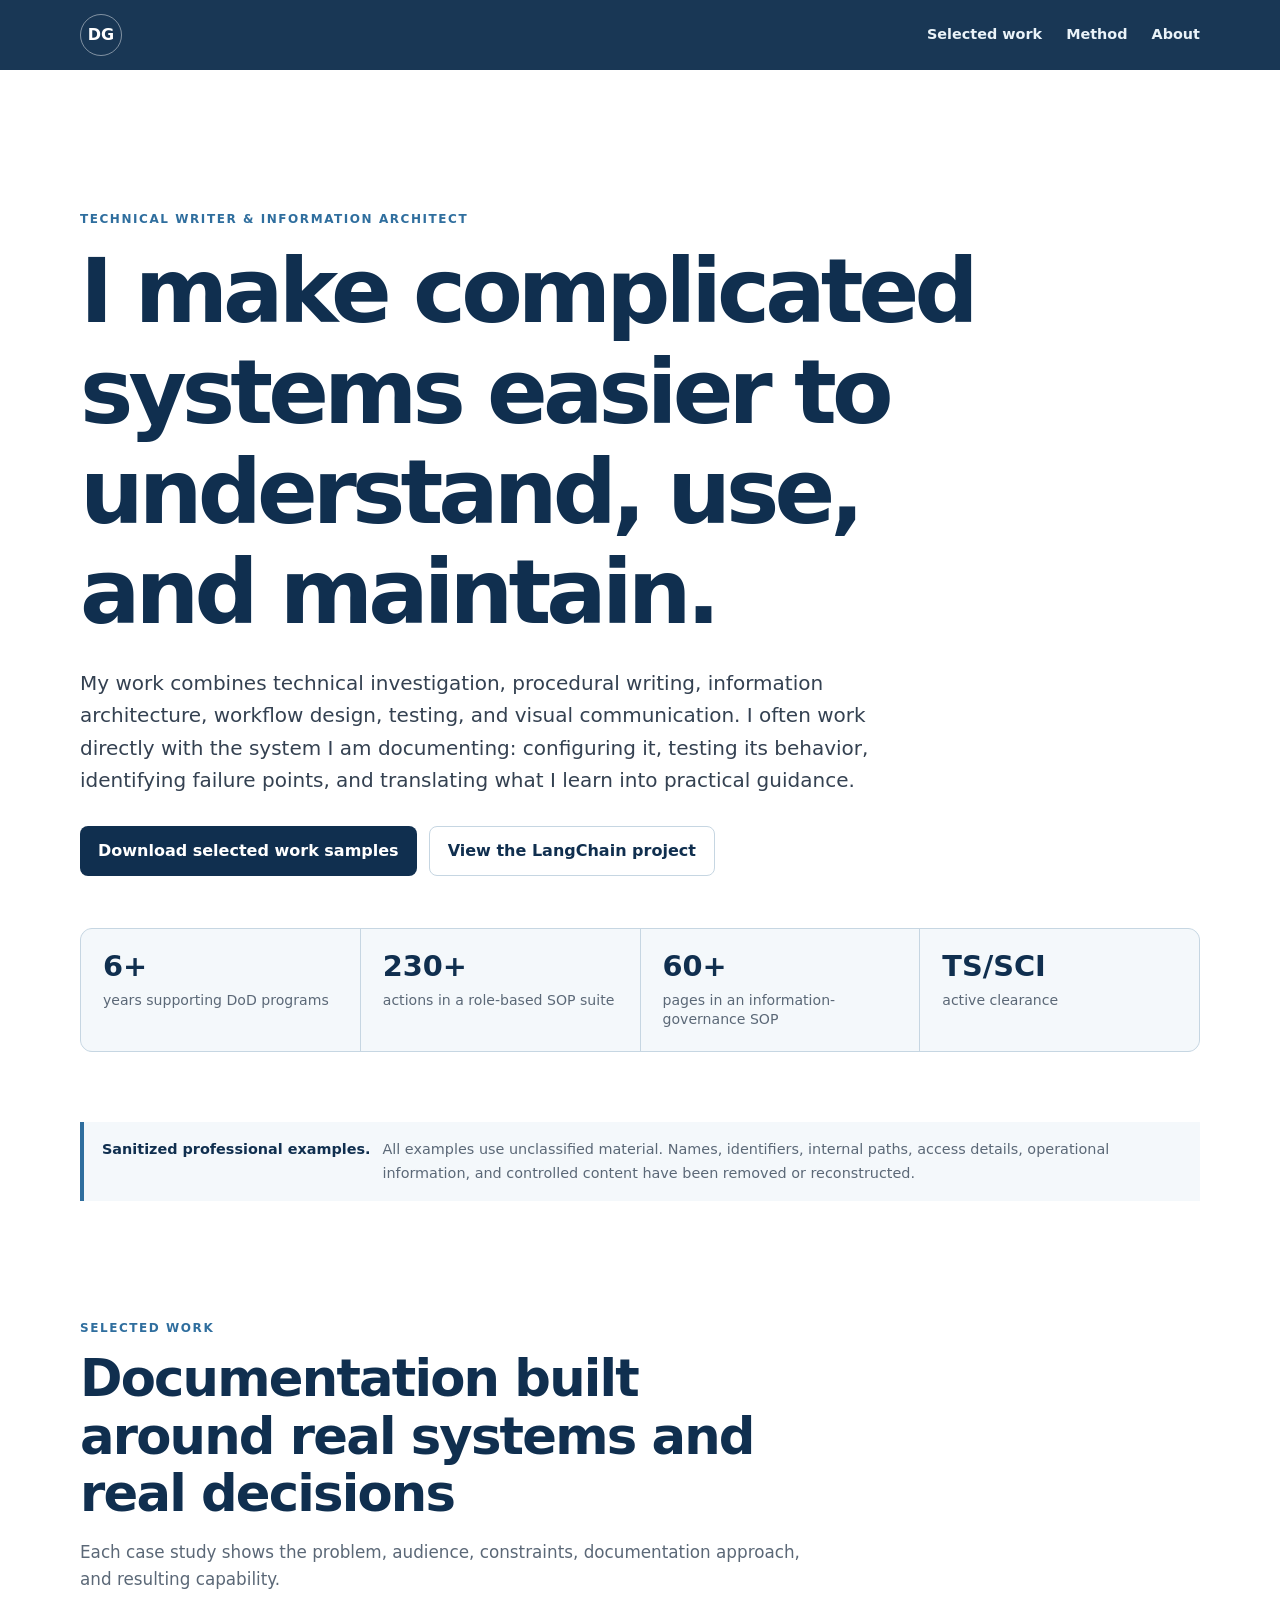
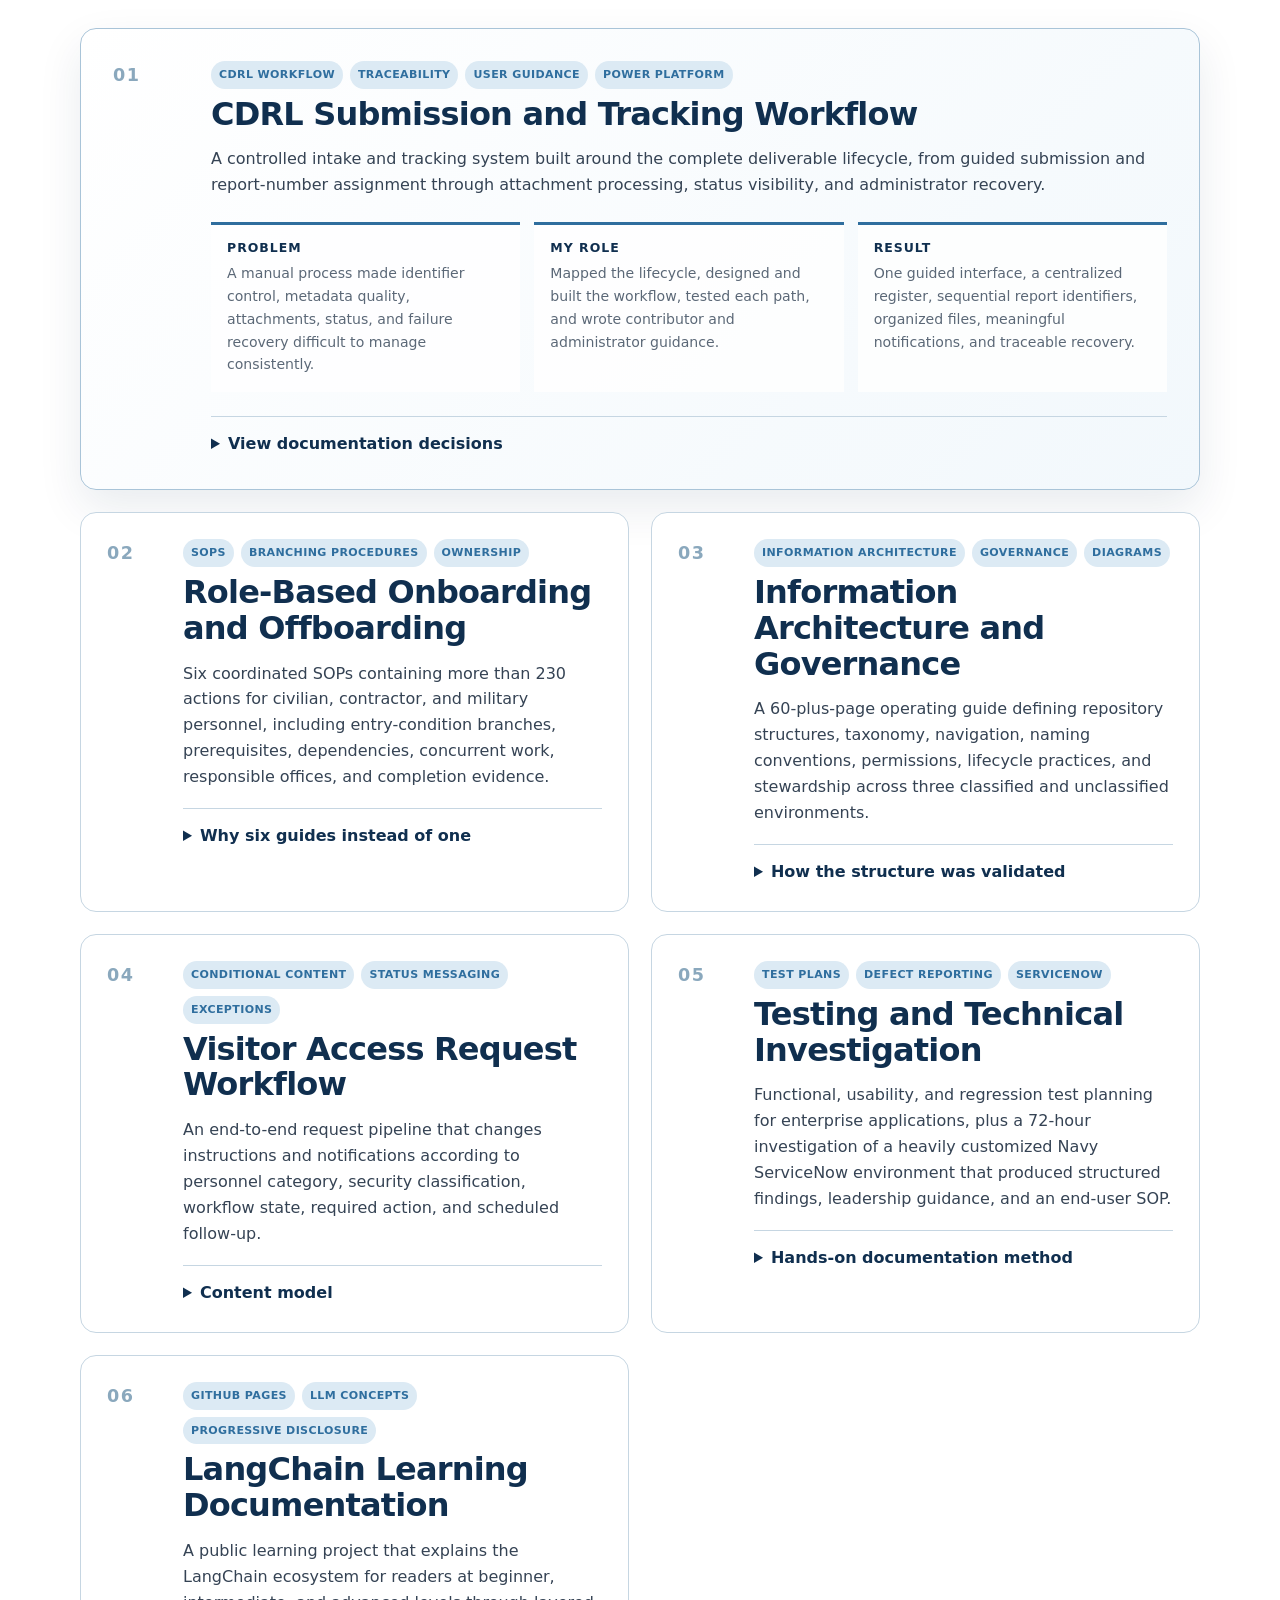
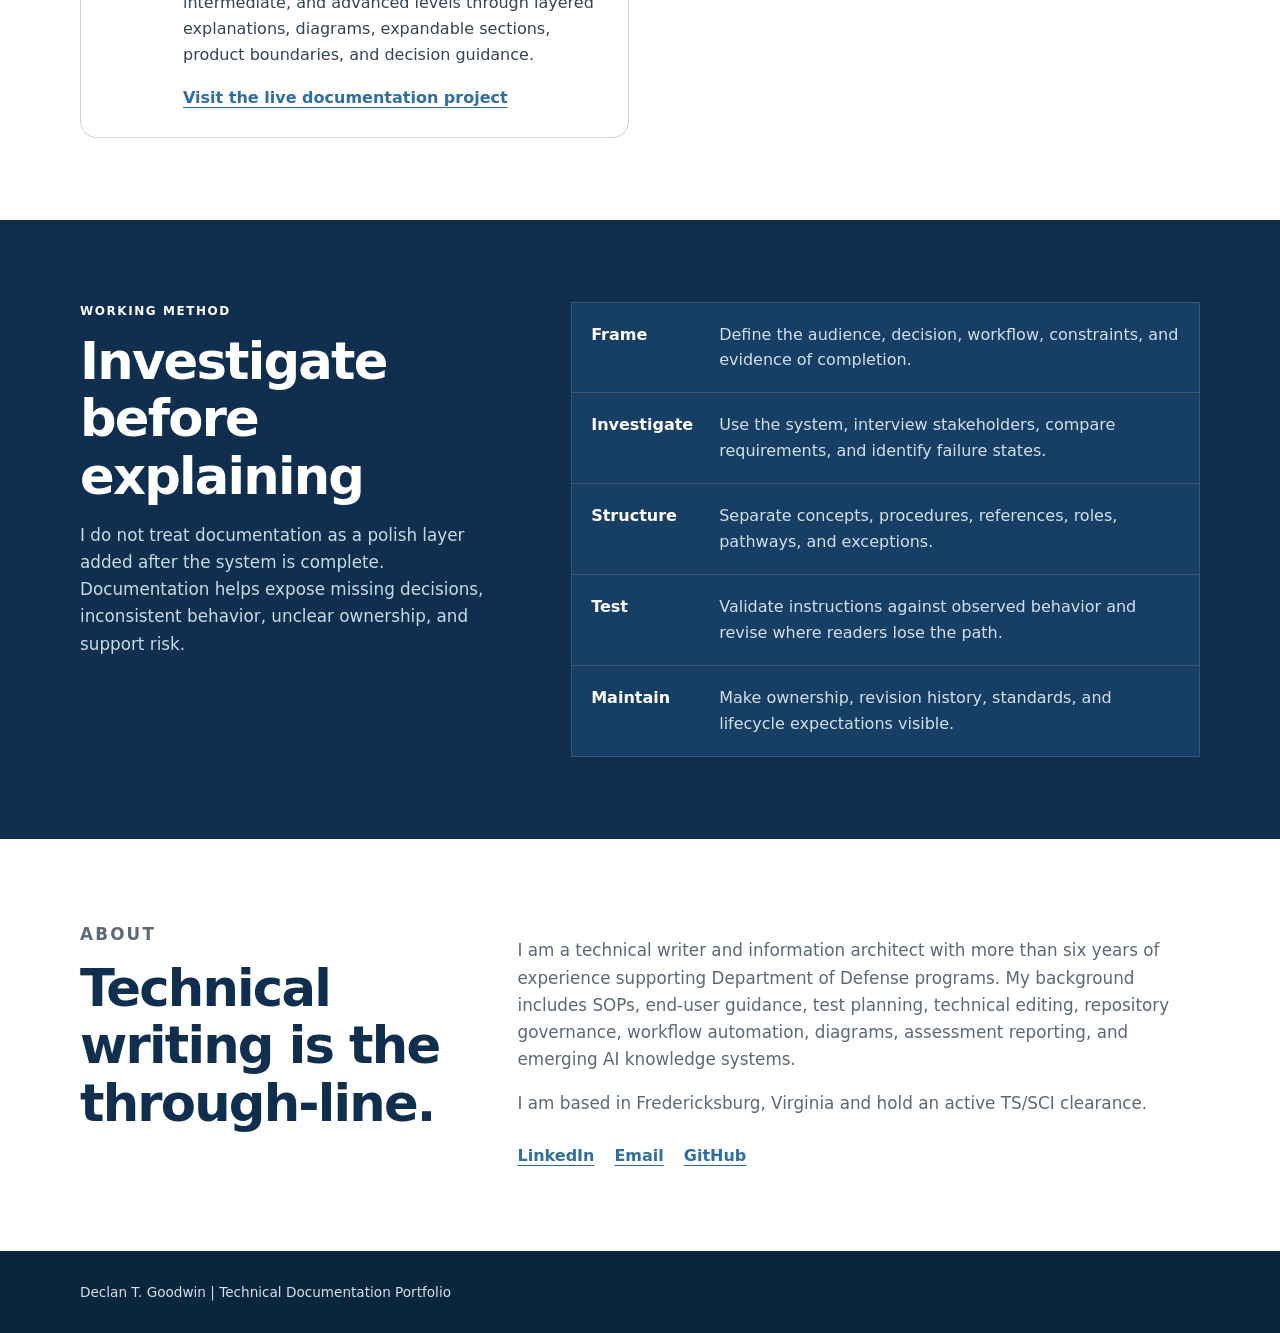
==== index.html @ 4be232dc "Build public technical documentation portfolio" ====
<!doctype html>
<html lang="en">
<head>
  <meta charset="utf-8">
  <meta name="viewport" content="width=device-width, initial-scale=1">
  <meta name="description" content="Declan Goodwin's selected technical documentation, workflow, testing, and information architecture case studies.">
  <title>Declan Goodwin | Technical Documentation Portfolio</title>
  <link rel="stylesheet" href="styles.css">
</head>
<body>
  <header class="site-header">
    <a class="brand" href="#top" aria-label="Return to top">DG</a>
    <nav aria-label="Primary navigation">
      <a href="#work">Selected work</a>
      <a href="#method">Method</a>
      <a href="#about">About</a>
    </nav>
  </header>

  <main id="top">
    <section class="hero shell">
      <p class="eyebrow">Technical writer &amp; information architect</p>
      <h1>I make complicated systems easier to understand, use, and maintain.</h1>
      <p class="lede">My work combines technical investigation, procedural writing, information architecture, workflow design, testing, and visual communication. I often work directly with the system I am documenting: configuring it, testing its behavior, identifying failure points, and translating what I learn into practical guidance.</p>
      <div class="actions">
        <a class="button primary" href="Goodwin_Declan_Corsair_Technical_Documentation_Portfolio.pdf">Download selected work samples</a>
        <a class="button secondary" href="https://declan-goodwin.github.io/-Dgoodwin-Learning-Chain-Gang/whats-langchain">View the LangChain project</a>
      </div>
      <div class="hero-facts" aria-label="Portfolio summary">
        <div><strong>6+</strong><span>years supporting DoD programs</span></div>
        <div><strong>230+</strong><span>actions in a role-based SOP suite</span></div>
        <div><strong>60+</strong><span>pages in an information-governance SOP</span></div>
        <div><strong>TS/SCI</strong><span>active clearance</span></div>
      </div>
    </section>

    <section class="security-note shell" aria-label="Sanitization statement">
      <strong>Sanitized professional examples.</strong>
      <span>All examples use unclassified material. Names, identifiers, internal paths, access details, operational information, and controlled content have been removed or reconstructed.</span>
    </section>

    <section id="work" class="section shell">
      <div class="section-heading">
        <p class="eyebrow">Selected work</p>
        <h2>Documentation built around real systems and real decisions</h2>
        <p>Each case study shows the problem, audience, constraints, documentation approach, and resulting capability.</p>
      </div>

      <article class="case-study featured">
        <div class="case-number">01</div>
        <div class="case-copy">
          <div class="tags"><span>CDRL workflow</span><span>Traceability</span><span>User guidance</span><span>Power Platform</span></div>
          <h3>CDRL Submission and Tracking Workflow</h3>
          <p class="case-summary">A controlled intake and tracking system built around the complete deliverable lifecycle, from guided submission and report-number assignment through attachment processing, status visibility, and administrator recovery.</p>
          <div class="case-grid">
            <div><h4>Problem</h4><p>A manual process made identifier control, metadata quality, attachments, status, and failure recovery difficult to manage consistently.</p></div>
            <div><h4>My role</h4><p>Mapped the lifecycle, designed and built the workflow, tested each path, and wrote contributor and administrator guidance.</p></div>
            <div><h4>Result</h4><p>One guided interface, a centralized register, sequential report identifiers, organized files, meaningful notifications, and traceable recovery.</p></div>
          </div>
          <details>
            <summary>View documentation decisions</summary>
            <ul>
              <li>Identify the transaction and current state in every message.</li>
              <li>Tell users what happened and whether they must correct, verify, wait, or resubmit.</li>
              <li>Give administrators the failure point and concrete recovery steps.</li>
              <li>Preserve valid work instead of forcing an unnecessary restart.</li>
            </ul>
          </details>
        </div>
      </article>

      <div class="case-list">
        <article class="case-study">
          <div class="case-number">02</div>
          <div class="case-copy">
            <div class="tags"><span>SOPs</span><span>Branching procedures</span><span>Ownership</span></div>
            <h3>Role-Based Onboarding and Offboarding</h3>
            <p class="case-summary">Six coordinated SOPs containing more than 230 actions for civilian, contractor, and military personnel, including entry-condition branches, prerequisites, dependencies, concurrent work, responsible offices, and completion evidence.</p>
            <details><summary>Why six guides instead of one</summary><p>A universal SOP would have forced each reader to interpret irrelevant conditions. Separating personnel categories and process direction created shorter accurate paths while preserving shared structure and terminology. The suite was selected for division-wide adoption.</p></details>
          </div>
        </article>

        <article class="case-study">
          <div class="case-number">03</div>
          <div class="case-copy">
            <div class="tags"><span>Information architecture</span><span>Governance</span><span>Diagrams</span></div>
            <h3>Information Architecture and Governance</h3>
            <p class="case-summary">A 60-plus-page operating guide defining repository structures, taxonomy, navigation, naming conventions, permissions, lifecycle practices, and stewardship across three classified and unclassified environments.</p>
            <details><summary>How the structure was validated</summary><p>Branch representatives navigated the proposed architecture using their current content, challenged labels and pathways, and identified missing structures. The resulting SOP was supplemented with diagrams, one-page graphics, and quick-reference guidance.</p></details>
          </div>
        </article>

        <article class="case-study">
          <div class="case-number">04</div>
          <div class="case-copy">
            <div class="tags"><span>Conditional content</span><span>Status messaging</span><span>Exceptions</span></div>
            <h3>Visitor Access Request Workflow</h3>
            <p class="case-summary">An end-to-end request pipeline that changes instructions and notifications according to personnel category, security classification, workflow state, required action, and scheduled follow-up.</p>
            <details><summary>Content model</summary><p>Each message identifies the request, names the current state, explains what changed, and tells the reader whether action is required. Administrator alerts include the affected step and recovery guidance.</p></details>
          </div>
        </article>

        <article class="case-study">
          <div class="case-number">05</div>
          <div class="case-copy">
            <div class="tags"><span>Test plans</span><span>Defect reporting</span><span>ServiceNow</span></div>
            <h3>Testing and Technical Investigation</h3>
            <p class="case-summary">Functional, usability, and regression test planning for enterprise applications, plus a 72-hour investigation of a heavily customized Navy ServiceNow environment that produced structured findings, leadership guidance, and an end-user SOP.</p>
            <details><summary>Hands-on documentation method</summary><p>Use the system, reproduce the workflow, capture expected and observed behavior, reconcile technical and stakeholder explanations, document the real boundaries, and revise the guidance against tested results.</p></details>
          </div>
        </article>

        <article class="case-study">
          <div class="case-number">06</div>
          <div class="case-copy">
            <div class="tags"><span>GitHub Pages</span><span>LLM concepts</span><span>Progressive disclosure</span></div>
            <h3>LangChain Learning Documentation</h3>
            <p class="case-summary">A public learning project that explains the LangChain ecosystem for readers at beginner, intermediate, and advanced levels through layered explanations, diagrams, expandable sections, product boundaries, and decision guidance.</p>
            <a class="text-link" href="https://declan-goodwin.github.io/-Dgoodwin-Learning-Chain-Gang/whats-langchain">Visit the live documentation project</a>
          </div>
        </article>
      </div>
    </section>

    <section id="method" class="section method-section">
      <div class="shell method-grid">
        <div class="section-heading">
          <p class="eyebrow">Working method</p>
          <h2>Investigate before explaining</h2>
          <p>I do not treat documentation as a polish layer added after the system is complete. Documentation helps expose missing decisions, inconsistent behavior, unclear ownership, and support risk.</p>
        </div>
        <ol class="method-list">
          <li><strong>Frame</strong><span>Define the audience, decision, workflow, constraints, and evidence of completion.</span></li>
          <li><strong>Investigate</strong><span>Use the system, interview stakeholders, compare requirements, and identify failure states.</span></li>
          <li><strong>Structure</strong><span>Separate concepts, procedures, references, roles, pathways, and exceptions.</span></li>
          <li><strong>Test</strong><span>Validate instructions against observed behavior and revise where readers lose the path.</span></li>
          <li><strong>Maintain</strong><span>Make ownership, revision history, standards, and lifecycle expectations visible.</span></li>
        </ol>
      </div>
    </section>

    <section id="about" class="section shell about-grid">
      <div>
        <p class="eyebrow">About</p>
        <h2>Technical writing is the through-line.</h2>
      </div>
      <div>
        <p>I am a technical writer and information architect with more than six years of experience supporting Department of Defense programs. My background includes SOPs, end-user guidance, test planning, technical editing, repository governance, workflow automation, diagrams, assessment reporting, and emerging AI knowledge systems.</p>
        <p>I am based in Fredericksburg, Virginia and hold an active TS/SCI clearance.</p>
        <div class="contact-links">
          <a href="https://www.linkedin.com/in/declan-goodwin/">LinkedIn</a>
          <a href="mailto:Declan.goodwin1252@gmail.com">Email</a>
          <a href="https://github.com/Declan-Goodwin">GitHub</a>
        </div>
      </div>
    </section>
  </main>

  <footer>
    <div class="shell">Declan T. Goodwin | Technical Documentation Portfolio</div>
  </footer>
</body>
</html>
---- styles.css ----
:root {
  --navy: #102f4f;
  --blue: #2f6e9e;
  --sky: #dceaf4;
  --pale: #f4f8fb;
  --ink: #18212c;
  --muted: #5b6877;
  --line: #c6d6e2;
  --white: #ffffff;
  --shadow: 0 18px 45px rgba(16, 47, 79, 0.09);
}

* { box-sizing: border-box; }
html { scroll-behavior: smooth; }
body {
  margin: 0;
  font-family: Inter, ui-sans-serif, system-ui, -apple-system, BlinkMacSystemFont, "Segoe UI", sans-serif;
  color: var(--ink);
  background: var(--white);
  line-height: 1.62;
}

a { color: inherit; }
.shell { width: min(1120px, calc(100% - 42px)); margin-inline: auto; }
.site-header {
  position: sticky;
  top: 0;
  z-index: 10;
  display: flex;
  align-items: center;
  justify-content: space-between;
  padding: 14px max(21px, calc((100vw - 1120px) / 2));
  color: var(--white);
  background: rgba(16, 47, 79, 0.96);
  backdrop-filter: blur(12px);
}
.brand {
  display: grid;
  width: 42px;
  height: 42px;
  place-items: center;
  border: 1px solid rgba(255,255,255,.45);
  border-radius: 50%;
  font-weight: 800;
  text-decoration: none;
}
nav { display: flex; gap: 24px; }
nav a { color: #eaf3f9; font-size: .9rem; font-weight: 650; text-decoration: none; }
nav a:hover, nav a:focus { color: var(--white); text-decoration: underline; text-underline-offset: 5px; }

.hero { padding-block: clamp(76px, 11vw, 140px) 70px; }
.eyebrow { margin: 0 0 12px; color: var(--blue); font-size: .75rem; font-weight: 800; letter-spacing: .13em; text-transform: uppercase; }
h1, h2, h3, h4 { color: var(--navy); line-height: 1.12; }
h1 { max-width: 900px; margin: 0; font-size: clamp(2.7rem, 7vw, 5.9rem); letter-spacing: -.055em; }
h2 { margin: 0 0 14px; font-size: clamp(2rem, 4vw, 3.35rem); letter-spacing: -.035em; }
h3 { margin: 8px 0 14px; font-size: clamp(1.45rem, 2.5vw, 2.25rem); letter-spacing: -.025em; }
h4 { margin: 0 0 7px; font-size: .78rem; letter-spacing: .08em; text-transform: uppercase; }
.lede { max-width: 850px; margin: 24px 0 0; color: #344151; font-size: clamp(1.05rem, 2vw, 1.25rem); }
.actions { display: flex; flex-wrap: wrap; gap: 12px; margin-top: 30px; }
.button { display: inline-flex; align-items: center; min-height: 48px; padding: 11px 18px; border-radius: 8px; font-weight: 750; text-decoration: none; }
.button.primary { color: var(--white); background: var(--navy); }
.button.primary:hover { background: var(--blue); }
.button.secondary { color: var(--navy); border: 1px solid var(--line); background: var(--white); }
.button.secondary:hover { border-color: var(--blue); background: var(--pale); }
.hero-facts { display: grid; grid-template-columns: repeat(4, 1fr); gap: 1px; margin-top: 52px; overflow: hidden; border: 1px solid var(--line); border-radius: 12px; background: var(--line); }
.hero-facts div { min-height: 122px; padding: 22px; background: var(--pale); }
.hero-facts strong { display: block; color: var(--navy); font-size: 1.8rem; line-height: 1.1; }
.hero-facts span { display: block; margin-top: 8px; color: var(--muted); font-size: .88rem; line-height: 1.35; }

.security-note { display: flex; gap: 12px; align-items: baseline; margin-bottom: 36px; padding: 16px 18px; border-left: 4px solid var(--blue); background: var(--pale); color: var(--muted); font-size: .9rem; }
.security-note strong { color: var(--navy); white-space: nowrap; }
.section { padding-block: 82px; }
.section-heading { max-width: 720px; margin-bottom: 34px; }
.section-heading > p:last-child { color: var(--muted); font-size: 1.05rem; }

.case-study { position: relative; display: grid; grid-template-columns: 74px 1fr; gap: 24px; padding: 32px; border: 1px solid var(--line); border-radius: 16px; background: var(--white); box-shadow: var(--shadow); }
.case-study.featured { margin-bottom: 22px; border-color: #a9c4d8; background: linear-gradient(135deg, #fff 0%, #f2f8fc 100%); }
.case-list { display: grid; grid-template-columns: 1fr 1fr; gap: 22px; }
.case-list .case-study { grid-template-columns: 52px 1fr; padding: 26px; box-shadow: none; }
.case-number { color: #8aa8bd; font-size: 1.1rem; font-weight: 850; letter-spacing: .08em; }
.tags { display: flex; flex-wrap: wrap; gap: 7px; }
.tags span { padding: 5px 8px; border-radius: 999px; color: var(--blue); background: var(--sky); font-size: .69rem; font-weight: 750; letter-spacing: .035em; text-transform: uppercase; }
.case-summary { margin: 0; color: #354354; }
.case-grid { display: grid; grid-template-columns: repeat(3, 1fr); gap: 14px; margin: 24px 0; }
.case-grid > div { padding: 16px; border-top: 3px solid var(--blue); background: rgba(255,255,255,.82); }
.case-grid p { margin: 0; color: var(--muted); font-size: .88rem; }
details { margin-top: 18px; border-top: 1px solid var(--line); }
summary { padding-top: 14px; color: var(--navy); font-weight: 750; cursor: pointer; }
details p, details ul { color: var(--muted); font-size: .9rem; }
.text-link { display: inline-block; margin-top: 17px; color: var(--blue); font-weight: 750; text-underline-offset: 4px; }

.method-section { color: var(--white); background: var(--navy); }
.method-section h2, .method-section .eyebrow { color: var(--white); }
.method-section .section-heading > p:last-child { color: #cad9e5; }
.method-grid { display: grid; grid-template-columns: .8fr 1.2fr; gap: 72px; align-items: start; }
.method-list { display: grid; gap: 1px; margin: 0; padding: 1px; list-style: none; background: rgba(255,255,255,.18); }
.method-list li { display: grid; grid-template-columns: 110px 1fr; gap: 18px; padding: 19px; background: #173f66; }
.method-list strong { color: var(--white); }
.method-list span { color: #d3e0ea; }

.about-grid { display: grid; grid-template-columns: .7fr 1.3fr; gap: 70px; }
.about-grid p { color: var(--muted); font-size: 1.05rem; }
.contact-links { display: flex; flex-wrap: wrap; gap: 20px; margin-top: 26px; }
.contact-links a { color: var(--blue); font-weight: 750; text-underline-offset: 4px; }
footer { padding-block: 30px; color: #d5e1ea; background: #0b253e; font-size: .85rem; }

@media (max-width: 820px) {
  .hero-facts { grid-template-columns: 1fr 1fr; }
  .case-list { grid-template-columns: 1fr; }
  .case-grid { grid-template-columns: 1fr; }
  .method-grid, .about-grid { grid-template-columns: 1fr; gap: 24px; }
}

@media (max-width: 560px) {
  nav { gap: 12px; }
  nav a { font-size: .78rem; }
  .hero-facts { grid-template-columns: 1fr; }
  .security-note { align-items: flex-start; flex-direction: column; }
  .case-study, .case-list .case-study { grid-template-columns: 1fr; padding: 22px; }
  .method-list li { grid-template-columns: 1fr; gap: 5px; }
}

@media print {
  .site-header, .actions { display: none; }
  .hero { padding-top: 24px; }
  .case-study { break-inside: avoid; box-shadow: none; }
}
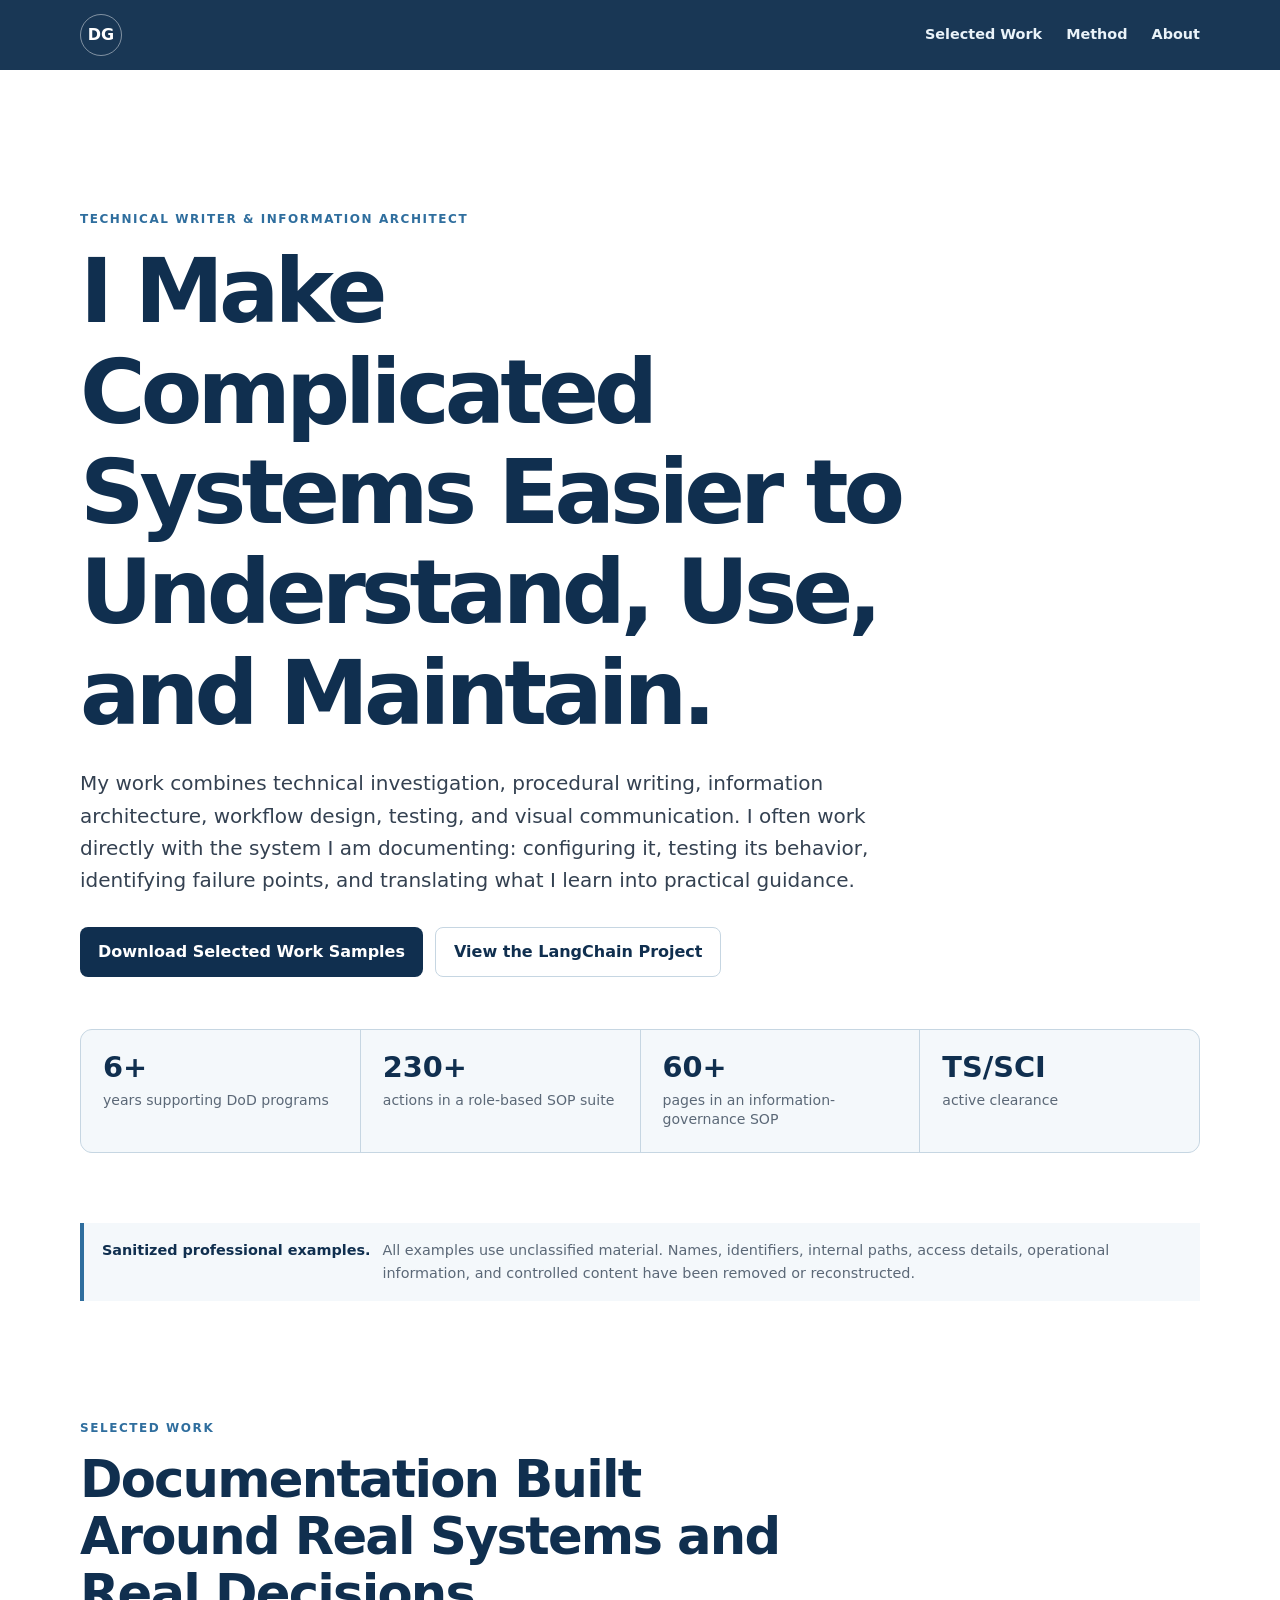
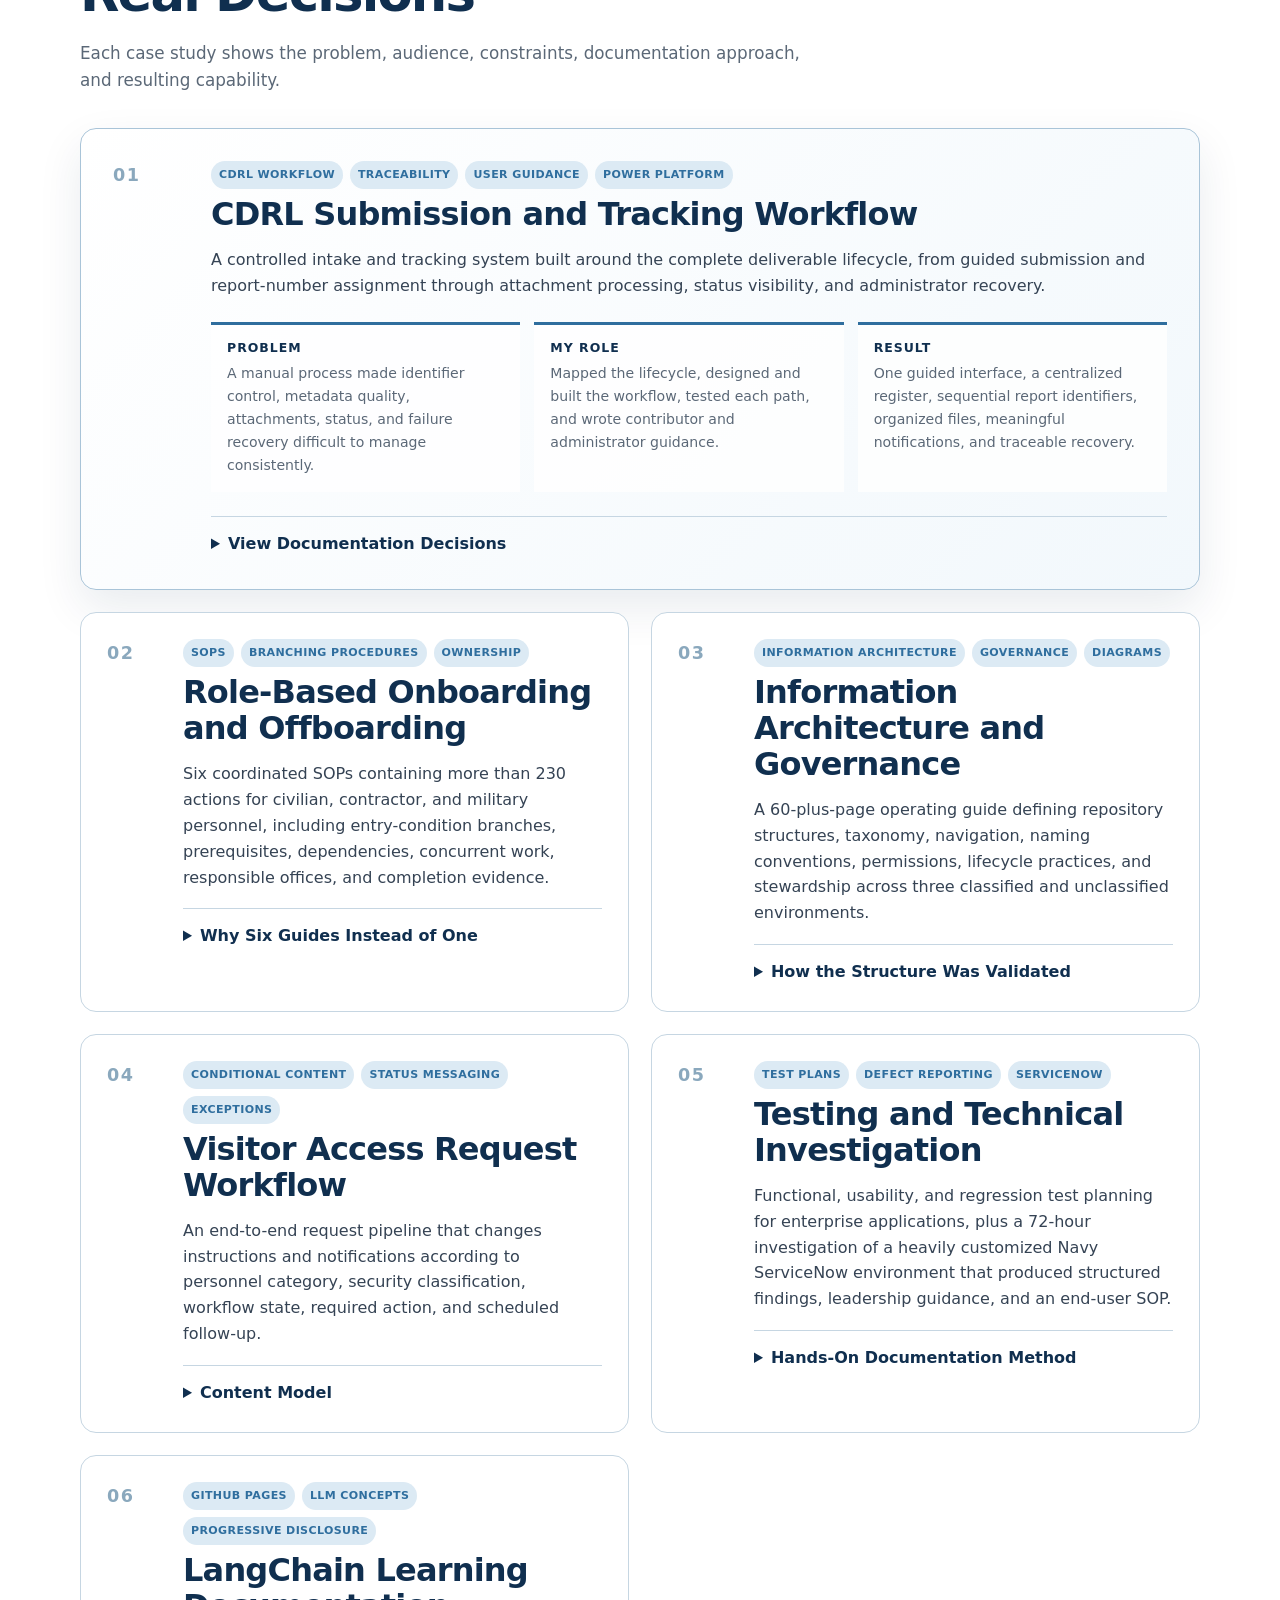
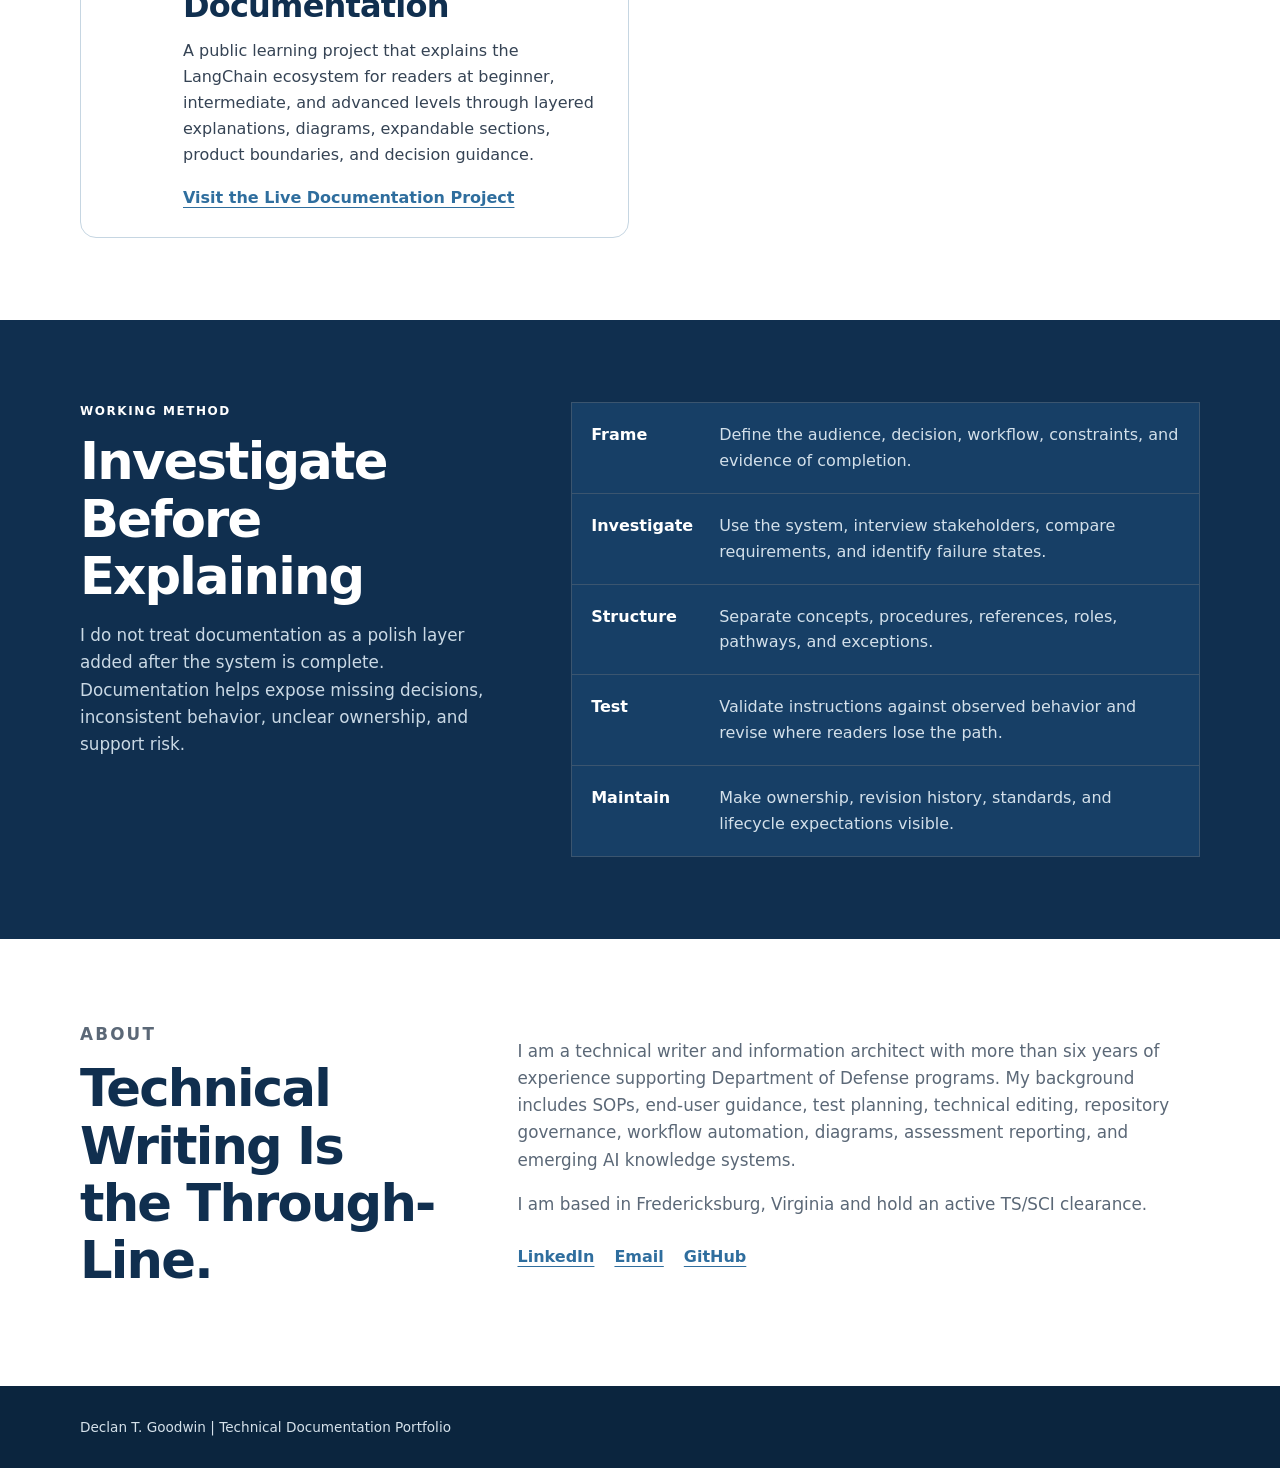
==== commit dce5c84d: "Fix portfolio card alignment and heading hierarchy" ====
--- a/index.html
+++ b/index.html
@@ -11,7 +11,7 @@
   <header class="site-header">
     <a class="brand" href="#top" aria-label="Return to top">DG</a>
     <nav aria-label="Primary navigation">
-      <a href="#work">Selected work</a>
+      <a href="#work">Selected Work</a>
       <a href="#method">Method</a>
       <a href="#about">About</a>
     </nav>
@@ -19,12 +19,12 @@
 
   <main id="top">
     <section class="hero shell">
-      <p class="eyebrow">Technical writer &amp; information architect</p>
-      <h1>I make complicated systems easier to understand, use, and maintain.</h1>
+      <p class="eyebrow">Technical Writer &amp; Information Architect</p>
+      <h1>I Make Complicated Systems Easier to Understand, Use, and Maintain.</h1>
       <p class="lede">My work combines technical investigation, procedural writing, information architecture, workflow design, testing, and visual communication. I often work directly with the system I am documenting: configuring it, testing its behavior, identifying failure points, and translating what I learn into practical guidance.</p>
       <div class="actions">
-        <a class="button primary" href="Goodwin_Declan_Corsair_Technical_Documentation_Portfolio.pdf">Download selected work samples</a>
-        <a class="button secondary" href="https://declan-goodwin.github.io/-Dgoodwin-Learning-Chain-Gang/whats-langchain">View the LangChain project</a>
+        <a class="button primary" href="Goodwin_Declan_Corsair_Technical_Documentation_Portfolio.pdf">Download Selected Work Samples</a>
+        <a class="button secondary" href="https://declan-goodwin.github.io/-Dgoodwin-Learning-Chain-Gang/whats-langchain">View the LangChain Project</a>
       </div>
       <div class="hero-facts" aria-label="Portfolio summary">
         <div><strong>6+</strong><span>years supporting DoD programs</span></div>
@@ -41,8 +41,8 @@
 
     <section id="work" class="section shell">
       <div class="section-heading">
-        <p class="eyebrow">Selected work</p>
-        <h2>Documentation built around real systems and real decisions</h2>
+        <p class="eyebrow">Selected Work</p>
+        <h2>Documentation Built Around Real Systems and Real Decisions</h2>
         <p>Each case study shows the problem, audience, constraints, documentation approach, and resulting capability.</p>
       </div>
 
@@ -54,11 +54,11 @@
           <p class="case-summary">A controlled intake and tracking system built around the complete deliverable lifecycle, from guided submission and report-number assignment through attachment processing, status visibility, and administrator recovery.</p>
           <div class="case-grid">
             <div><h4>Problem</h4><p>A manual process made identifier control, metadata quality, attachments, status, and failure recovery difficult to manage consistently.</p></div>
-            <div><h4>My role</h4><p>Mapped the lifecycle, designed and built the workflow, tested each path, and wrote contributor and administrator guidance.</p></div>
+            <div><h4>My Role</h4><p>Mapped the lifecycle, designed and built the workflow, tested each path, and wrote contributor and administrator guidance.</p></div>
             <div><h4>Result</h4><p>One guided interface, a centralized register, sequential report identifiers, organized files, meaningful notifications, and traceable recovery.</p></div>
           </div>
           <details>
-            <summary>View documentation decisions</summary>
+            <summary>View Documentation Decisions</summary>
             <ul>
               <li>Identify the transaction and current state in every message.</li>
               <li>Tell users what happened and whether they must correct, verify, wait, or resubmit.</li>
@@ -76,7 +76,7 @@
             <div class="tags"><span>SOPs</span><span>Branching procedures</span><span>Ownership</span></div>
             <h3>Role-Based Onboarding and Offboarding</h3>
             <p class="case-summary">Six coordinated SOPs containing more than 230 actions for civilian, contractor, and military personnel, including entry-condition branches, prerequisites, dependencies, concurrent work, responsible offices, and completion evidence.</p>
-            <details><summary>Why six guides instead of one</summary><p>A universal SOP would have forced each reader to interpret irrelevant conditions. Separating personnel categories and process direction created shorter accurate paths while preserving shared structure and terminology. The suite was selected for division-wide adoption.</p></details>
+            <details><summary>Why Six Guides Instead of One</summary><p>A universal SOP would have forced each reader to interpret irrelevant conditions. Separating personnel categories and process direction created shorter accurate paths while preserving shared structure and terminology. The suite was selected for division-wide adoption.</p></details>
           </div>
         </article>
 
@@ -86,7 +86,7 @@
             <div class="tags"><span>Information architecture</span><span>Governance</span><span>Diagrams</span></div>
             <h3>Information Architecture and Governance</h3>
             <p class="case-summary">A 60-plus-page operating guide defining repository structures, taxonomy, navigation, naming conventions, permissions, lifecycle practices, and stewardship across three classified and unclassified environments.</p>
-            <details><summary>How the structure was validated</summary><p>Branch representatives navigated the proposed architecture using their current content, challenged labels and pathways, and identified missing structures. The resulting SOP was supplemented with diagrams, one-page graphics, and quick-reference guidance.</p></details>
+            <details><summary>How the Structure Was Validated</summary><p>Branch representatives navigated the proposed architecture using their current content, challenged labels and pathways, and identified missing structures. The resulting SOP was supplemented with diagrams, one-page graphics, and quick-reference guidance.</p></details>
           </div>
         </article>
 
@@ -96,7 +96,7 @@
             <div class="tags"><span>Conditional content</span><span>Status messaging</span><span>Exceptions</span></div>
             <h3>Visitor Access Request Workflow</h3>
             <p class="case-summary">An end-to-end request pipeline that changes instructions and notifications according to personnel category, security classification, workflow state, required action, and scheduled follow-up.</p>
-            <details><summary>Content model</summary><p>Each message identifies the request, names the current state, explains what changed, and tells the reader whether action is required. Administrator alerts include the affected step and recovery guidance.</p></details>
+            <details><summary>Content Model</summary><p>Each message identifies the request, names the current state, explains what changed, and tells the reader whether action is required. Administrator alerts include the affected step and recovery guidance.</p></details>
           </div>
         </article>
 
@@ -106,7 +106,7 @@
             <div class="tags"><span>Test plans</span><span>Defect reporting</span><span>ServiceNow</span></div>
             <h3>Testing and Technical Investigation</h3>
             <p class="case-summary">Functional, usability, and regression test planning for enterprise applications, plus a 72-hour investigation of a heavily customized Navy ServiceNow environment that produced structured findings, leadership guidance, and an end-user SOP.</p>
-            <details><summary>Hands-on documentation method</summary><p>Use the system, reproduce the workflow, capture expected and observed behavior, reconcile technical and stakeholder explanations, document the real boundaries, and revise the guidance against tested results.</p></details>
+            <details><summary>Hands-On Documentation Method</summary><p>Use the system, reproduce the workflow, capture expected and observed behavior, reconcile technical and stakeholder explanations, document the real boundaries, and revise the guidance against tested results.</p></details>
           </div>
         </article>
 
@@ -116,7 +116,7 @@
             <div class="tags"><span>GitHub Pages</span><span>LLM concepts</span><span>Progressive disclosure</span></div>
             <h3>LangChain Learning Documentation</h3>
             <p class="case-summary">A public learning project that explains the LangChain ecosystem for readers at beginner, intermediate, and advanced levels through layered explanations, diagrams, expandable sections, product boundaries, and decision guidance.</p>
-            <a class="text-link" href="https://declan-goodwin.github.io/-Dgoodwin-Learning-Chain-Gang/whats-langchain">Visit the live documentation project</a>
+            <a class="text-link" href="https://declan-goodwin.github.io/-Dgoodwin-Learning-Chain-Gang/whats-langchain">Visit the Live Documentation Project</a>
           </div>
         </article>
       </div>
@@ -125,8 +125,8 @@
     <section id="method" class="section method-section">
       <div class="shell method-grid">
         <div class="section-heading">
-          <p class="eyebrow">Working method</p>
-          <h2>Investigate before explaining</h2>
+          <p class="eyebrow">Working Method</p>
+          <h2>Investigate Before Explaining</h2>
           <p>I do not treat documentation as a polish layer added after the system is complete. Documentation helps expose missing decisions, inconsistent behavior, unclear ownership, and support risk.</p>
         </div>
         <ol class="method-list">
@@ -142,7 +142,7 @@
     <section id="about" class="section shell about-grid">
       <div>
         <p class="eyebrow">About</p>
-        <h2>Technical writing is the through-line.</h2>
+        <h2>Technical Writing Is the Through-Line.</h2>
       </div>
       <div>
         <p>I am a technical writer and information architect with more than six years of experience supporting Department of Defense programs. My background includes SOPs, end-user guidance, test planning, technical editing, repository governance, workflow automation, diagrams, assessment reporting, and emerging AI knowledge systems.</p>
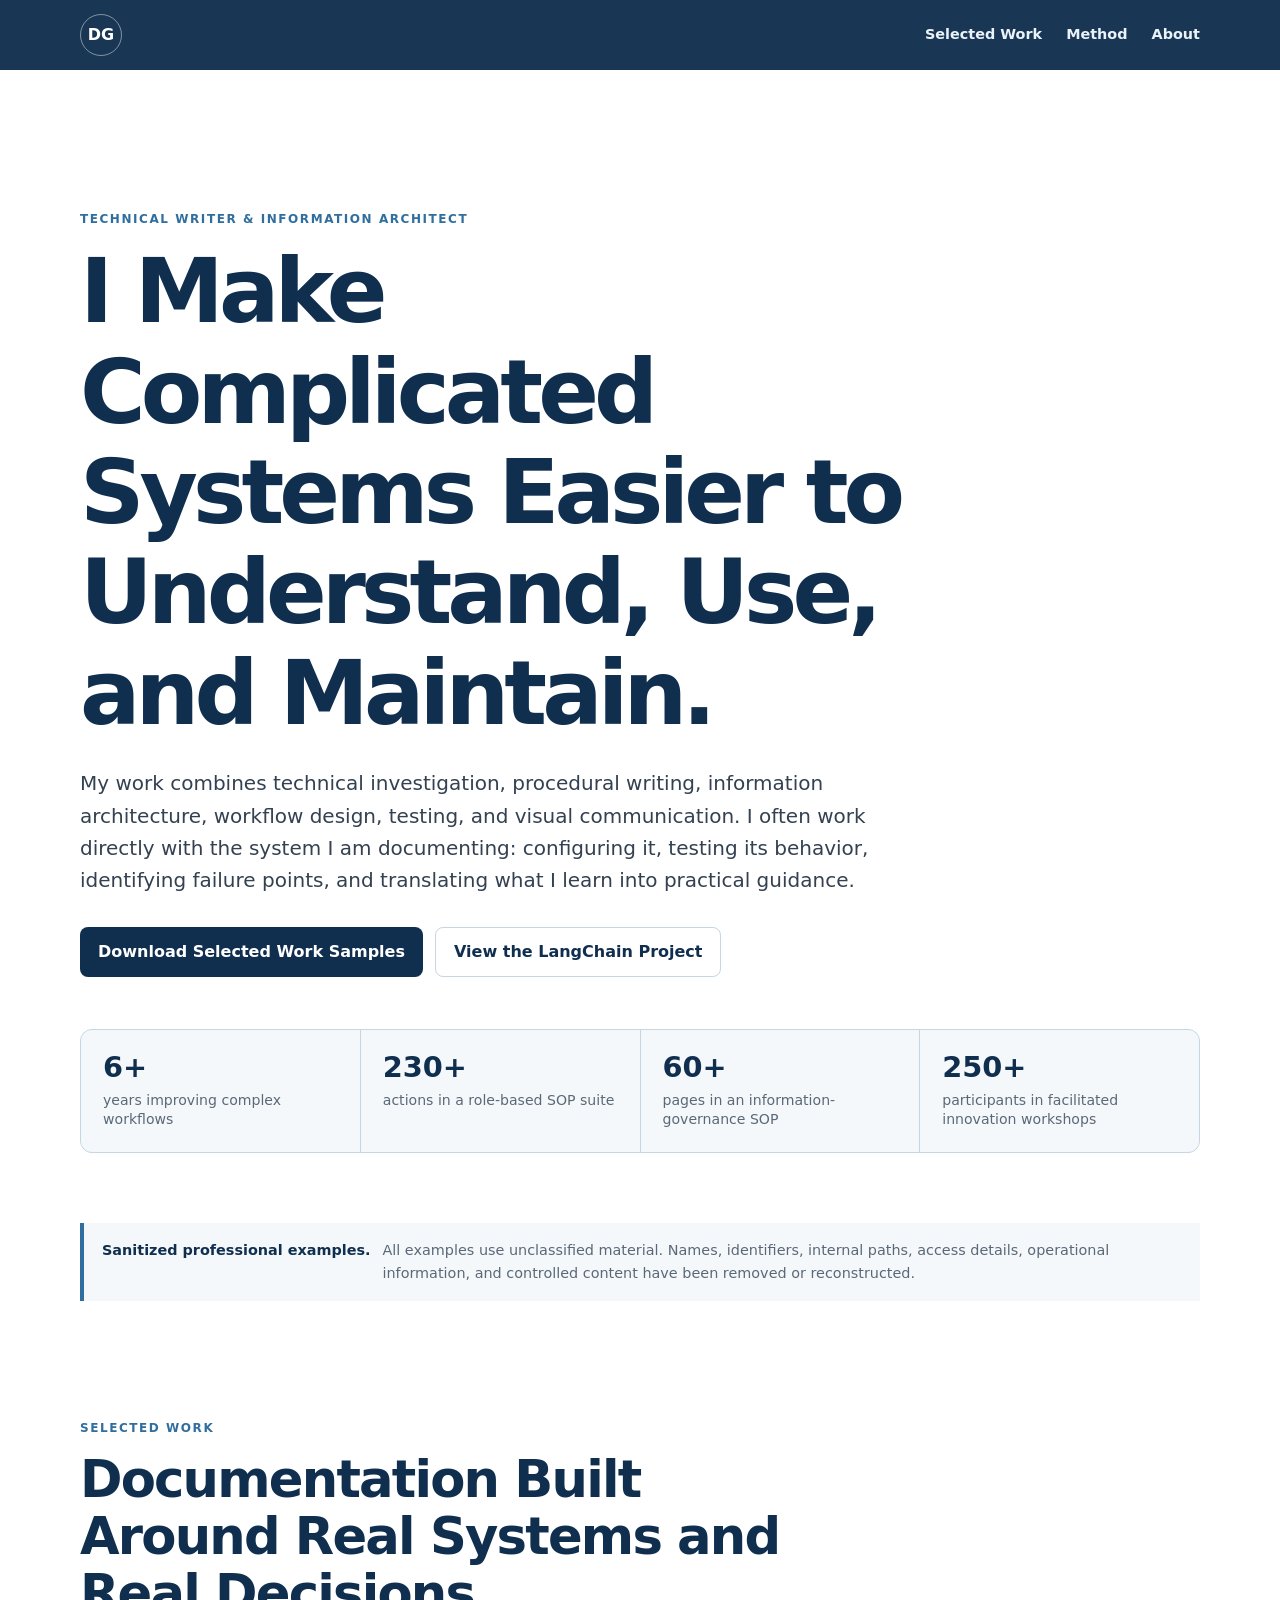
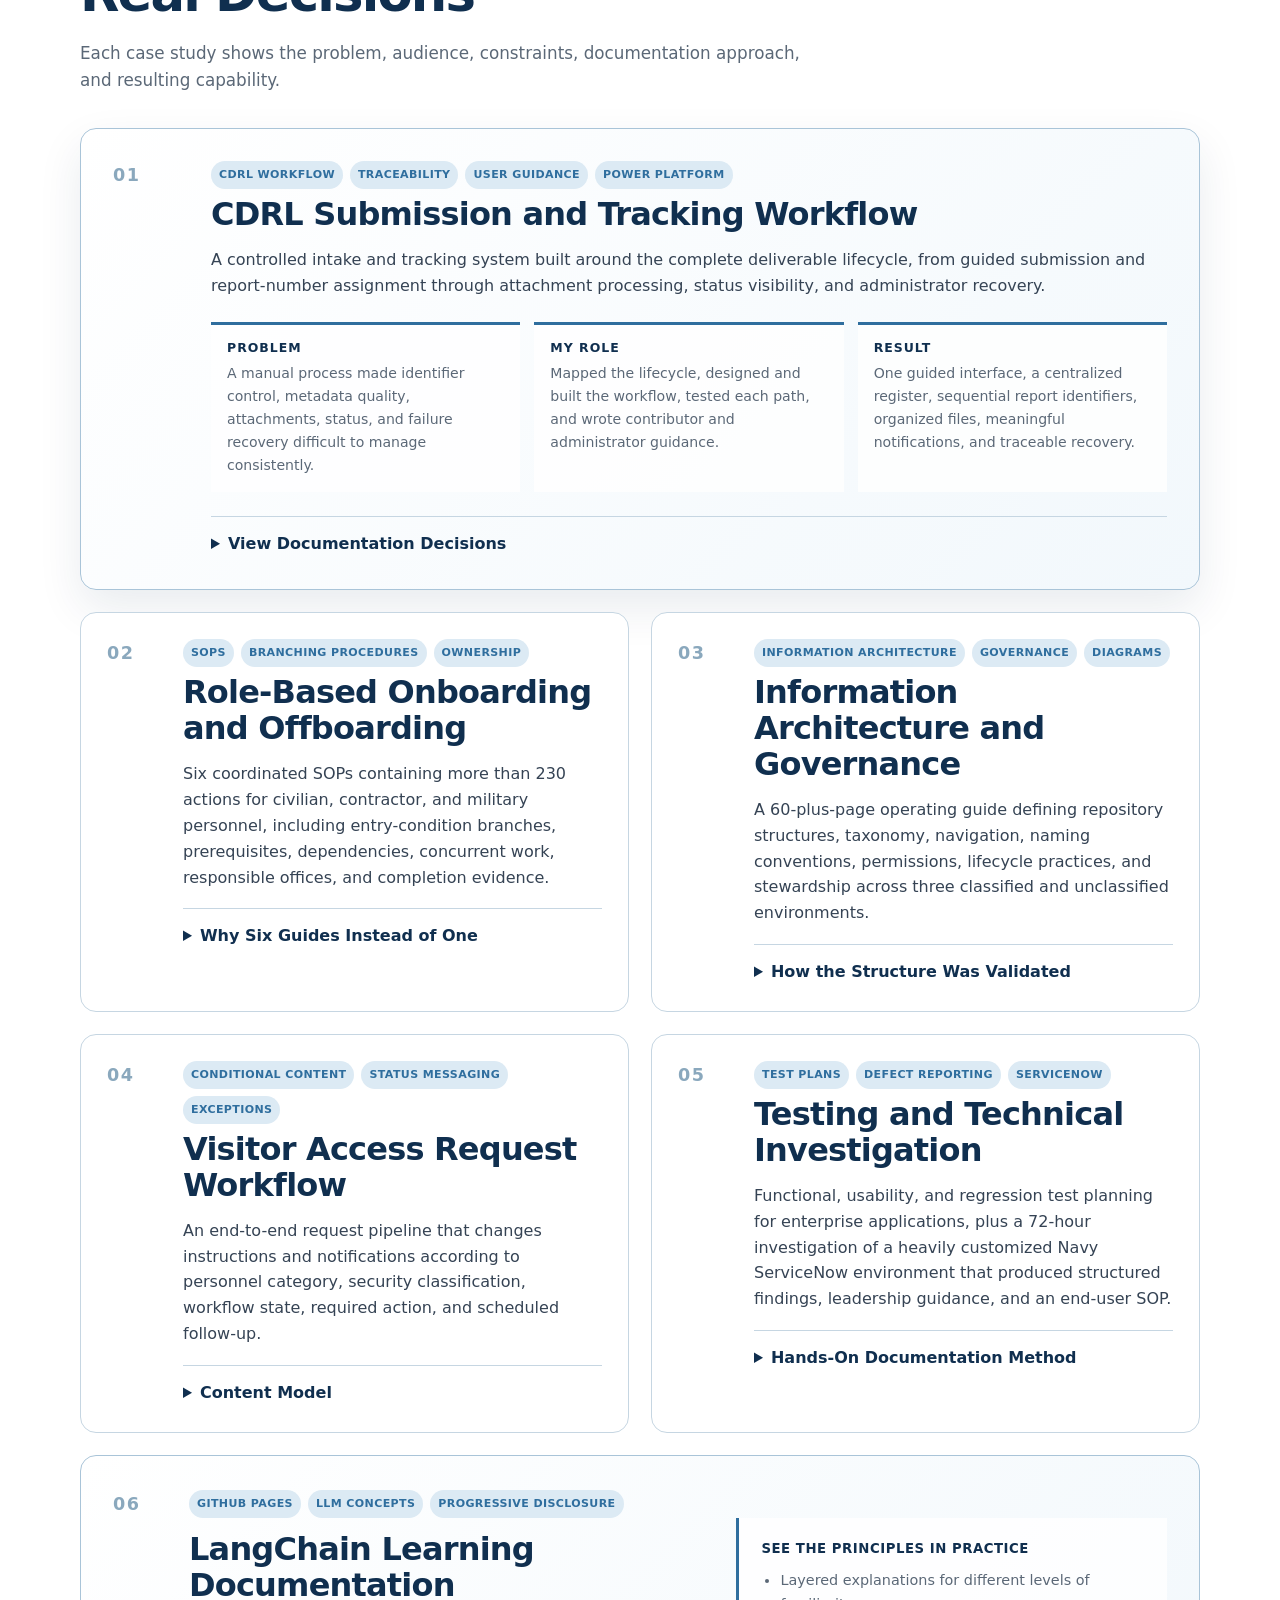
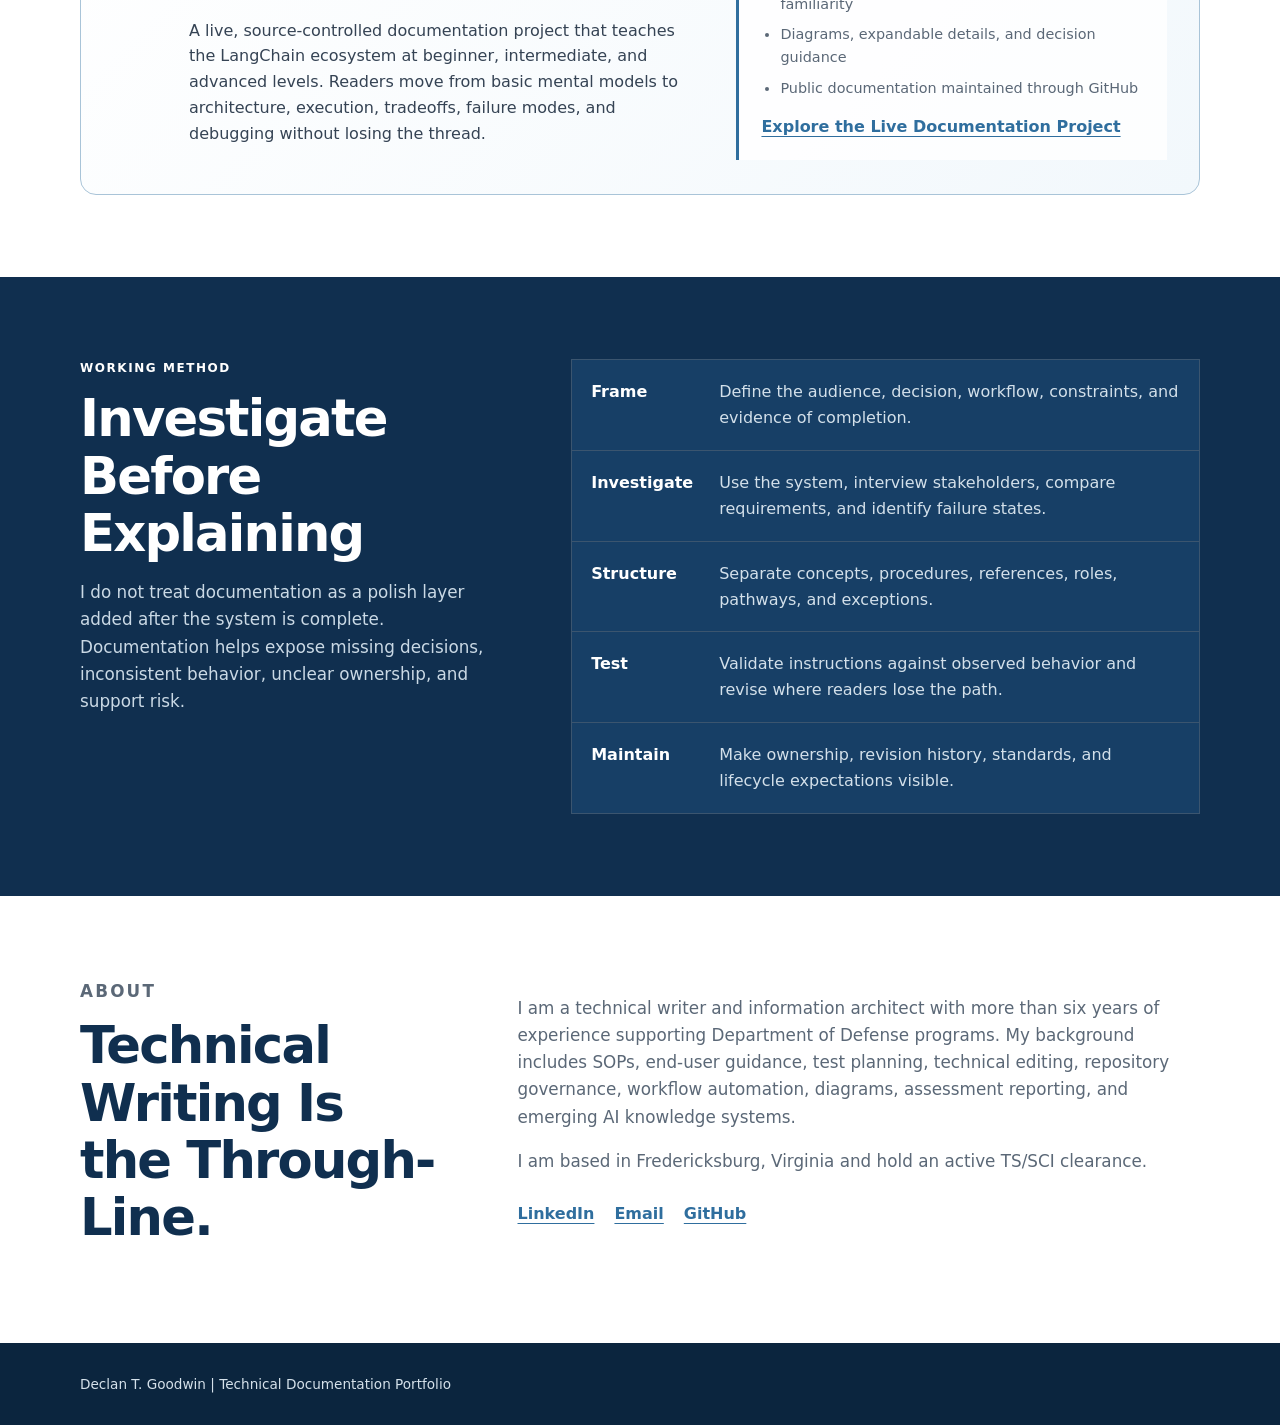
==== commit 51c8c491: "Polish general portfolio presentation and add employer-neutral writing samples" ====
--- a/index.html
+++ b/index.html
@@ -23,14 +23,14 @@
       <h1>I Make Complicated Systems Easier to Understand, Use, and Maintain.</h1>
       <p class="lede">My work combines technical investigation, procedural writing, information architecture, workflow design, testing, and visual communication. I often work directly with the system I am documenting: configuring it, testing its behavior, identifying failure points, and translating what I learn into practical guidance.</p>
       <div class="actions">
-        <a class="button primary" href="Goodwin_Declan_Corsair_Technical_Documentation_Portfolio.pdf">Download Selected Work Samples</a>
+        <a class="button primary" href="Goodwin_Declan_Technical_Documentation_Portfolio.pdf">Download Selected Work Samples</a>
         <a class="button secondary" href="https://declan-goodwin.github.io/-Dgoodwin-Learning-Chain-Gang/whats-langchain">View the LangChain Project</a>
       </div>
       <div class="hero-facts" aria-label="Portfolio summary">
-        <div><strong>6+</strong><span>years supporting DoD programs</span></div>
+        <div><strong>6+</strong><span>years improving complex workflows</span></div>
         <div><strong>230+</strong><span>actions in a role-based SOP suite</span></div>
         <div><strong>60+</strong><span>pages in an information-governance SOP</span></div>
-        <div><strong>TS/SCI</strong><span>active clearance</span></div>
+        <div><strong>250+</strong><span>participants in facilitated innovation workshops</span></div>
       </div>
     </section>
 
@@ -110,13 +110,25 @@
           </div>
         </article>
 
-        <article class="case-study">
+        <article class="case-study project-spotlight">
           <div class="case-number">06</div>
           <div class="case-copy">
             <div class="tags"><span>GitHub Pages</span><span>LLM concepts</span><span>Progressive disclosure</span></div>
-            <h3>LangChain Learning Documentation</h3>
-            <p class="case-summary">A public learning project that explains the LangChain ecosystem for readers at beginner, intermediate, and advanced levels through layered explanations, diagrams, expandable sections, product boundaries, and decision guidance.</p>
-            <a class="text-link" href="https://declan-goodwin.github.io/-Dgoodwin-Learning-Chain-Gang/whats-langchain">Visit the Live Documentation Project</a>
+            <div class="project-spotlight-grid">
+              <div>
+                <h3>LangChain Learning Documentation</h3>
+                <p class="case-summary">A live, source-controlled documentation project that teaches the LangChain ecosystem at beginner, intermediate, and advanced levels. Readers move from basic mental models to architecture, execution, tradeoffs, failure modes, and debugging without losing the thread.</p>
+              </div>
+              <div class="project-proof">
+                <p class="proof-heading">See the principles in practice</p>
+                <ul>
+                  <li>Layered explanations for different levels of familiarity</li>
+                  <li>Diagrams, expandable details, and decision guidance</li>
+                  <li>Public documentation maintained through GitHub</li>
+                </ul>
+                <a class="text-link" href="https://declan-goodwin.github.io/-Dgoodwin-Learning-Chain-Gang/whats-langchain">Explore the Live Documentation Project</a>
+              </div>
+            </div>
           </div>
         </article>
       </div>
--- a/styles.css
+++ b/styles.css
@@ -77,6 +77,14 @@
 .case-study.featured { margin-bottom: 22px; border-color: #a9c4d8; background: linear-gradient(135deg, #fff 0%, #f2f8fc 100%); }
 .case-list { display: grid; grid-template-columns: 1fr 1fr; gap: 22px; }
 .case-list .case-study { grid-template-columns: 52px 1fr; padding: 26px; box-shadow: none; }
+.case-list .case-study.project-spotlight { grid-column: 1 / -1; padding: 34px 32px; border-color: #a9c4d8; background: linear-gradient(135deg, #fff 0%, #f2f8fc 100%); }
+.project-spotlight-grid { display: grid; grid-template-columns: minmax(0, 1.08fr) minmax(0, .92fr); align-items: start; gap: 42px; }
+.project-spotlight h3 { margin-top: 14px; }
+.project-proof { padding: 20px 22px; border-left: 3px solid var(--blue); background: rgba(255,255,255,.86); }
+.proof-heading { margin: 0 0 10px; color: var(--navy); font-size: .83rem; font-weight: 800; letter-spacing: .04em; text-transform: uppercase; }
+.project-proof ul { margin: 0; padding-left: 19px; color: var(--muted); font-size: .9rem; }
+.project-proof li + li { margin-top: 7px; }
+.project-proof .text-link { margin-top: 14px; }
 .case-number { color: #8aa8bd; font-size: 1.1rem; font-weight: 850; letter-spacing: .08em; }
 .tags { display: flex; flex-wrap: wrap; gap: 7px; }
 .tags span { padding: 5px 8px; border-radius: 999px; color: var(--blue); background: var(--sky); font-size: .69rem; font-weight: 750; letter-spacing: .035em; text-transform: uppercase; }
@@ -108,6 +116,7 @@
   .hero-facts { grid-template-columns: 1fr 1fr; }
   .case-list { grid-template-columns: 1fr; }
   .case-grid { grid-template-columns: 1fr; }
+  .project-spotlight-grid { grid-template-columns: 1fr; gap: 18px; }
   .method-grid, .about-grid { grid-template-columns: 1fr; gap: 24px; }
 }
 
